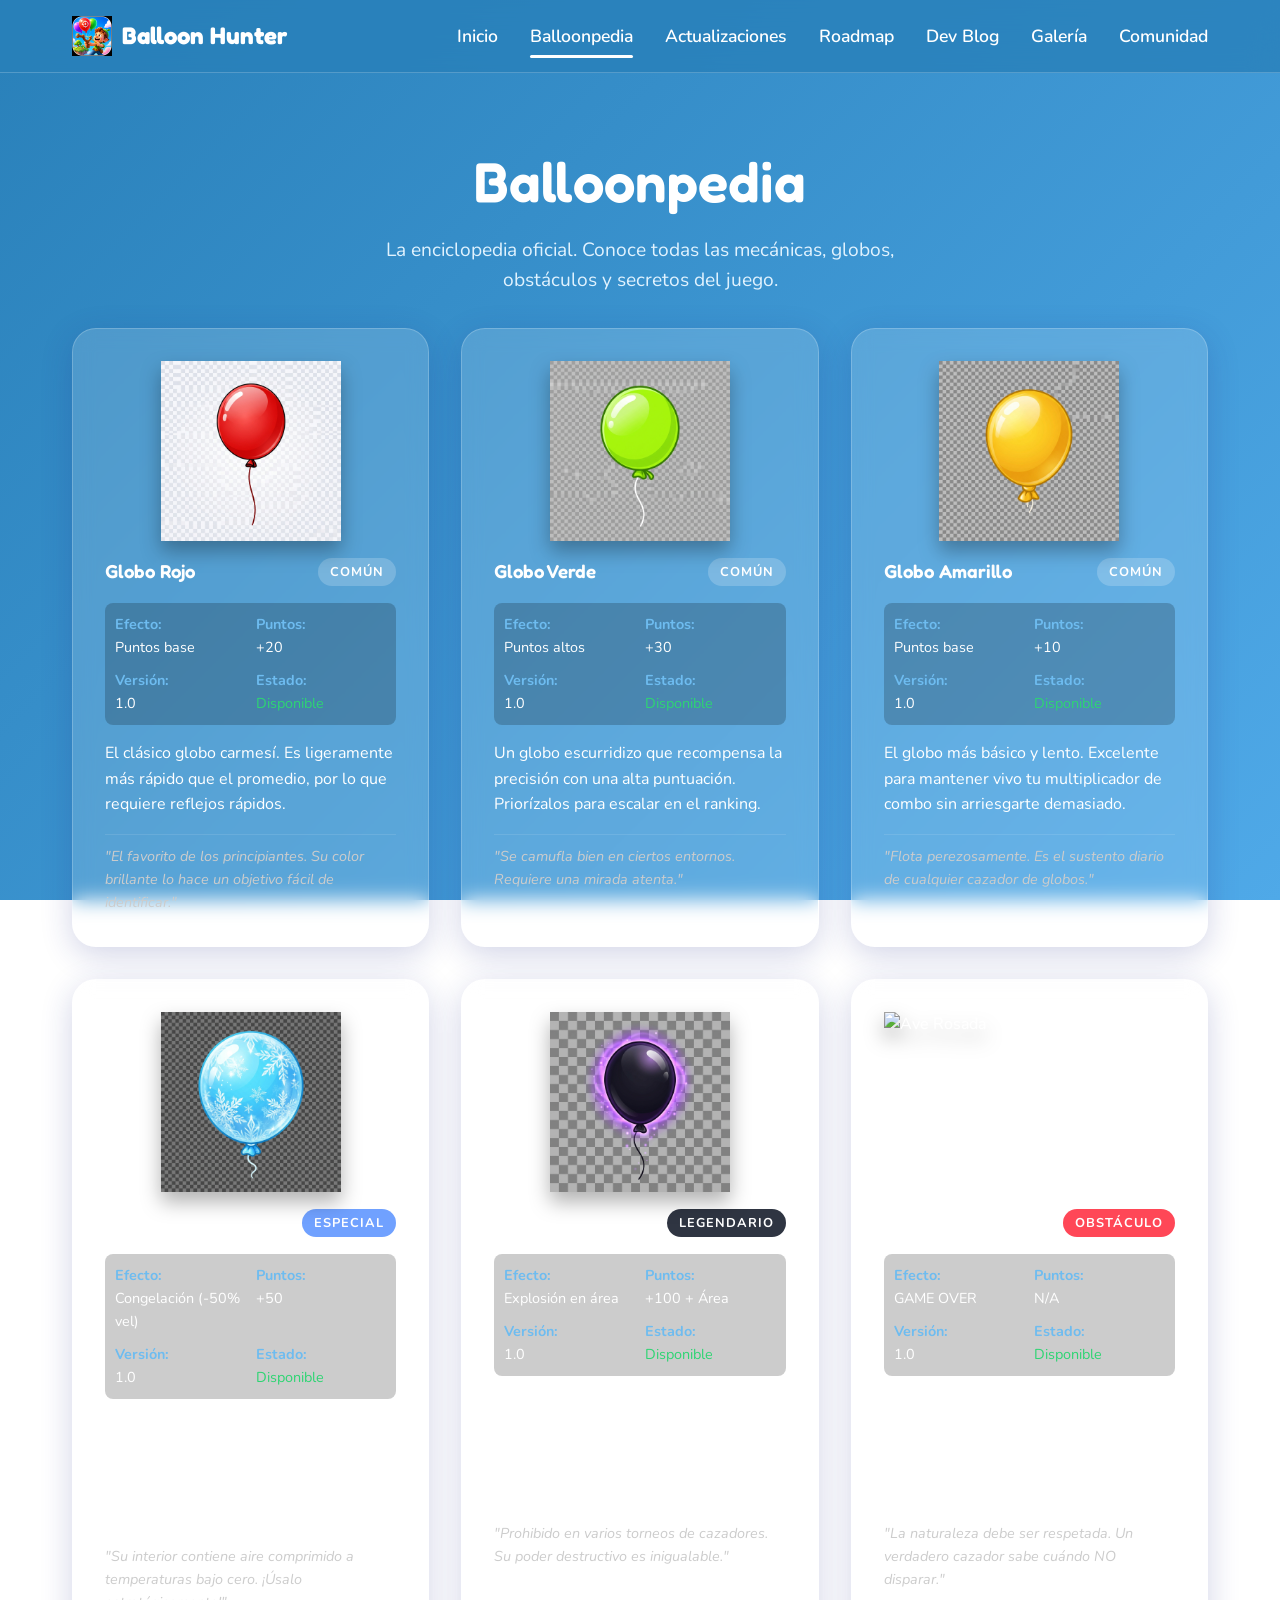
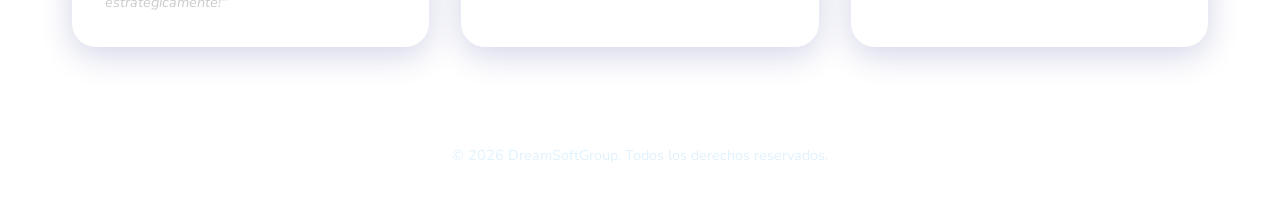
==== balloonpedia.html @ b67b309b "feat: complete web hub structure with scalable balloonpedia, dev blog, and visual roadmap" ====
<!DOCTYPE html>
<html lang="es">
<head>
    <meta charset="UTF-8">
    <meta name="viewport" content="width=device-width, initial-scale=1.0">
    <title>Balloonpedia | Balloon Hunter</title>
    <link rel="stylesheet" href="css/style.css">
    <style>
        .pedia-img { width: 100%; height: 180px; object-fit: contain; margin-bottom: 1rem; filter: drop-shadow(0 10px 10px rgba(0,0,0,0.3)); }
        .stats-grid { display: grid; grid-template-columns: 1fr 1fr; gap: 10px; margin: 1rem 0; font-size: 0.9rem; background: rgba(0,0,0,0.2); padding: 10px; border-radius: 8px; text-align: left;}
        .stats-grid div { display: flex; flex-direction: column; }
        .stats-grid strong { color: var(--color-sky-light); }
        .lore-text { font-style: italic; font-size: 0.9rem; color: #ccc; margin-top: 1rem; border-top: 1px solid rgba(255,255,255,0.1); padding-top: 10px;}
    </style>
</head>
<body>
    <div class="clouds-bg"></div>

    <nav class="navbar">
        <div class="container">
            <a href="index.html" class="nav-brand">
                <img src="logo.png" alt="Logo"> Balloon Hunter
            </a>
            <div class="menu-toggle" id="mobile-menu">☰</div>
            <ul class="nav-links">
                <li><a href="index.html">Inicio</a></li>
                <li><a href="balloonpedia.html" class="active">Balloonpedia</a></li>
                <li><a href="updates.html">Actualizaciones</a></li>
                <li><a href="roadmap.html">Roadmap</a></li>
                <li><a href="news.html">Dev Blog</a></li>
                <li><a href="gallery.html">Galería</a></li>
                <li><a href="community.html">Comunidad</a></li>
            </ul>
        </div>
    </nav>

    <header class="page-header">
        <div class="container">
            <h1>Balloonpedia</h1>
            <p>La enciclopedia oficial. Conoce todas las mecánicas, globos, obstáculos y secretos del juego.</p>
        </div>
    </header>

    <main class="container section" style="padding-top: 0;">
        <div class="grid-3">
            
            <!-- Rojo -->
            <div class="glass-card expandable-card">
                <img src="assets/images/balloon_red.png" alt="Globo Rojo" class="pedia-img floating">
                <div style="display: flex; justify-content: space-between; align-items: center;">
                    <h3>Globo Rojo</h3>
                    <span class="badge common">COMÚN</span>
                </div>
                <div class="stats-grid">
                    <div><strong>Efecto:</strong> Puntos base</div>
                    <div><strong>Puntos:</strong> +20</div>
                    <div><strong>Versión:</strong> 1.0</div>
                    <div><strong>Estado:</strong> <span style="color: var(--color-status-done);">Disponible</span></div>
                </div>
                <p>El clásico globo carmesí. Es ligeramente más rápido que el promedio, por lo que requiere reflejos rápidos.</p>
                <div class="lore-text">"El favorito de los principiantes. Su color brillante lo hace un objetivo fácil de identificar."</div>
            </div>

            <!-- Verde -->
            <div class="glass-card expandable-card">
                <img src="assets/images/balloon_green.png" alt="Globo Verde" class="pedia-img floating" style="animation-delay: 0.5s;">
                <div style="display: flex; justify-content: space-between; align-items: center;">
                    <h3>Globo Verde</h3>
                    <span class="badge common">COMÚN</span>
                </div>
                <div class="stats-grid">
                    <div><strong>Efecto:</strong> Puntos altos</div>
                    <div><strong>Puntos:</strong> +30</div>
                    <div><strong>Versión:</strong> 1.0</div>
                    <div><strong>Estado:</strong> <span style="color: var(--color-status-done);">Disponible</span></div>
                </div>
                <p>Un globo escurridizo que recompensa la precisión con una alta puntuación. Priorízalos para escalar en el ranking.</p>
                <div class="lore-text">"Se camufla bien en ciertos entornos. Requiere una mirada atenta."</div>
            </div>

            <!-- Amarillo -->
            <div class="glass-card expandable-card">
                <img src="assets/images/balloon_yellow.png" alt="Globo Amarillo" class="pedia-img floating" style="animation-delay: 1s;">
                <div style="display: flex; justify-content: space-between; align-items: center;">
                    <h3>Globo Amarillo</h3>
                    <span class="badge common">COMÚN</span>
                </div>
                <div class="stats-grid">
                    <div><strong>Efecto:</strong> Puntos base</div>
                    <div><strong>Puntos:</strong> +10</div>
                    <div><strong>Versión:</strong> 1.0</div>
                    <div><strong>Estado:</strong> <span style="color: var(--color-status-done);">Disponible</span></div>
                </div>
                <p>El globo más básico y lento. Excelente para mantener vivo tu multiplicador de combo sin arriesgarte demasiado.</p>
                <div class="lore-text">"Flota perezosamente. Es el sustento diario de cualquier cazador de globos."</div>
            </div>

            <!-- Azul -->
            <div class="glass-card expandable-card">
                <img src="assets/images/balloon_blue.png" alt="Globo de Hielo" class="pedia-img floating" style="animation-delay: 0.2s;">
                <div style="display: flex; justify-content: space-between; align-items: center;">
                    <h3>Globo de Hielo</h3>
                    <span class="badge special">ESPECIAL</span>
                </div>
                <div class="stats-grid">
                    <div><strong>Efecto:</strong> Congelación (-50% vel)</div>
                    <div><strong>Puntos:</strong> +50</div>
                    <div><strong>Versión:</strong> 1.0</div>
                    <div><strong>Estado:</strong> <span style="color: var(--color-status-done);">Disponible</span></div>
                </div>
                <p>Desata una ola de escarcha al explotar, ralentizando dramáticamente a todos los globos en pantalla durante varios segundos.</p>
                <div class="lore-text">"Su interior contiene aire comprimido a temperaturas bajo cero. ¡Úsalo estratégicamente!"</div>
            </div>

            <!-- Negro -->
            <div class="glass-card expandable-card">
                <img src="assets/images/balloon_black.png" alt="Globo Explosivo" class="pedia-img floating" style="animation-delay: 0.8s;">
                <div style="display: flex; justify-content: space-between; align-items: center;">
                    <h3>Globo Explosivo</h3>
                    <span class="badge legendary">LEGENDARIO</span>
                </div>
                <div class="stats-grid">
                    <div><strong>Efecto:</strong> Explosión en área</div>
                    <div><strong>Puntos:</strong> +100 + Área</div>
                    <div><strong>Versión:</strong> 1.0</div>
                    <div><strong>Estado:</strong> <span style="color: var(--color-status-done);">Disponible</span></div>
                </div>
                <p>Altamente volátil. Al reventar, crea una gigantesca explosión que destruye y otorga los puntos de todos los globos cercanos. No afecta al Ave.</p>
                <div class="lore-text">"Prohibido en varios torneos de cazadores. Su poder destructivo es inigualable."</div>
            </div>

            <!-- Pájaro -->
            <div class="glass-card expandable-card bird-character">
                <img src="assets/images/bird_cartoon.png" alt="Ave Rosada" class="pedia-img floating" style="animation-delay: 1.5s;">
                <div style="display: flex; justify-content: space-between; align-items: center;">
                    <h3>Ave Rosada</h3>
                    <span class="badge legendary" style="background: var(--color-balloon-red);">OBSTÁCULO</span>
                </div>
                <div class="stats-grid">
                    <div><strong>Efecto:</strong> GAME OVER</div>
                    <div><strong>Puntos:</strong> N/A</div>
                    <div><strong>Versión:</strong> 1.0</div>
                    <div><strong>Estado:</strong> <span style="color: var(--color-status-done);">Disponible</span></div>
                </div>
                <p>Nuestra protegida. Las aves cruzan el cielo pacíficamente. Si golpeas una por error, tu partida termina inmediatamente.</p>
                <div class="lore-text">"La naturaleza debe ser respetada. Un verdadero cazador sabe cuándo NO disparar."</div>
            </div>

        </div>
    </main>

    <footer>
        <div class="container">
            <p>&copy; 2026 DreamSoftGroup. Todos los derechos reservados.</p>
        </div>
    </footer>
    <script src="js/main.js"></script>
</body>
</html>
---- css/style.css ----
/* ==========================================================================
   Balloon Hunter Hub - Design System & Global Styles
   ========================================================================== */

@import url('https://fonts.googleapis.com/css2?family=Fredoka:wght@400;500;600;700&family=Nunito:wght@400;600;700&display=swap');

:root {
    /* Colors */
    --color-sky-light: #6ebcf0;
    --color-sky-mid: #4fa9e8;
    --color-sky-dark: #2980b9;
    --color-text-main: #ffffff;
    --color-text-muted: #e0f2fe;
    --color-card-bg: rgba(255, 255, 255, 0.15);
    --color-card-border: rgba(255, 255, 255, 0.2);
    
    /* Semantic Colors */
    --color-balloon-red: #ff4757;
    --color-balloon-green: #2ed573;
    --color-balloon-yellow: #ffa502;
    --color-balloon-blue: #70a1ff;
    --color-balloon-black: #2f3542;
    --color-bird-pink: #ff7f50;

    /* Status Colors */
    --color-status-done: #2ed573;
    --color-status-wip: #ffa502;
    --color-status-future: #3742fa;

    /* Typography */
    --font-heading: 'Fredoka', sans-serif;
    --font-body: 'Nunito', sans-serif;

    /* Spacing */
    --space-sm: 0.5rem;
    --space-md: 1rem;
    --space-lg: 2rem;
    --space-xl: 4rem;

    /* Effects */
    --shadow-soft: 0 8px 32px 0 rgba(31, 38, 135, 0.2);
    --transition-smooth: all 0.3s cubic-bezier(0.25, 0.8, 0.25, 1);
    --radius-lg: 24px;
    --radius-md: 16px;
}

/* ==========================================================================
   Base
   ========================================================================== */
* {
    margin: 0;
    padding: 0;
    box-sizing: border-box;
}

body {
    font-family: var(--font-body);
    background: linear-gradient(135deg, var(--color-sky-dark) 0%, var(--color-sky-mid) 100%);
    background-attachment: fixed;
    color: var(--color-text-main);
    line-height: 1.6;
    overflow-x: hidden;
}

h1, h2, h3, h4, h5, h6 {
    font-family: var(--font-heading);
    font-weight: 600;
}

a {
    color: var(--color-text-main);
    text-decoration: none;
    transition: var(--transition-smooth);
}

img {
    max-width: 100%;
    height: auto;
    display: block;
}

.container {
    width: 100%;
    max-width: 1200px;
    margin: 0 auto;
    padding: 0 var(--space-lg);
}

/* ==========================================================================
   Navigation
   ========================================================================== */
.navbar {
    position: sticky;
    top: 0;
    z-index: 1000;
    background: rgba(41, 128, 185, 0.8);
    backdrop-filter: blur(15px);
    border-bottom: 1px solid var(--color-card-border);
    padding: var(--space-md) 0;
}

.navbar .container {
    display: flex;
    justify-content: space-between;
    align-items: center;
}

.nav-brand {
    display: flex;
    align-items: center;
    gap: 10px;
    font-family: var(--font-heading);
    font-size: 1.5rem;
    font-weight: 700;
}

.nav-brand img {
    height: 40px;
}

.nav-links {
    display: flex;
    gap: var(--space-lg);
    list-style: none;
}

.nav-links a {
    font-weight: 600;
    font-size: 1.1rem;
    padding: 5px 0;
    position: relative;
}

.nav-links a::after {
    content: '';
    position: absolute;
    bottom: -5px;
    left: 0;
    width: 0%;
    height: 3px;
    background: var(--color-text-main);
    transition: var(--transition-smooth);
    border-radius: 2px;
}

.nav-links a:hover::after,
.nav-links a.active::after {
    width: 100%;
}

.menu-toggle {
    display: none;
    font-size: 1.5rem;
    cursor: pointer;
}

/* ==========================================================================
   Components (Cards, Buttons, Badges)
   ========================================================================== */
.btn {
    display: inline-flex;
    align-items: center;
    justify-content: center;
    padding: 12px 28px;
    background: var(--color-balloon-red);
    color: white;
    font-family: var(--font-heading);
    font-size: 1.2rem;
    font-weight: 600;
    border-radius: 50px;
    border: none;
    cursor: pointer;
    box-shadow: 0 4px 15px rgba(255, 71, 87, 0.4);
    transition: var(--transition-smooth);
}

.btn:hover {
    transform: translateY(-3px);
    box-shadow: 0 6px 20px rgba(255, 71, 87, 0.6);
}

.btn-secondary {
    background: rgba(255,255,255,0.2);
    box-shadow: none;
}
.btn-secondary:hover {
    background: rgba(255,255,255,0.3);
}

.glass-card {
    background: var(--color-card-bg);
    backdrop-filter: blur(10px);
    -webkit-backdrop-filter: blur(10px);
    border: 1px solid var(--color-card-border);
    border-radius: var(--radius-lg);
    padding: var(--space-lg);
    box-shadow: var(--shadow-soft);
    transition: var(--transition-smooth);
}

.glass-card:hover {
    transform: translateY(-5px);
    background: rgba(255, 255, 255, 0.2);
}

.badge {
    display: inline-block;
    padding: 4px 12px;
    border-radius: 20px;
    font-size: 0.8rem;
    font-weight: 700;
    text-transform: uppercase;
    letter-spacing: 1px;
}

.badge.common { background: rgba(255, 255, 255, 0.2); }
.badge.special { background: var(--color-balloon-blue); }
.badge.legendary { background: var(--color-balloon-black); }
.badge.available { border: 1px solid var(--color-status-done); color: var(--color-status-done); }
.badge.wip { border: 1px solid var(--color-status-wip); color: var(--color-status-wip); }

/* ==========================================================================
   Animations & Backgrounds
   ========================================================================== */
.floating {
    animation: float 4s ease-in-out infinite;
}

@keyframes float {
    0%, 100% { transform: translateY(0); }
    50% { transform: translateY(-15px); }
}

.clouds-bg {
    position: fixed;
    top: 0;
    left: 0;
    width: 200%;
    height: 100%;
    background: url('../assets/images/clouds.png') repeat-x center center;
    background-size: cover;
    opacity: 0.3;
    z-index: -1;
    animation: moveClouds 120s linear infinite;
    pointer-events: none;
}

@keyframes moveClouds {
    0% { transform: translateX(0); }
    100% { transform: translateX(-50%); }
}

/* ==========================================================================
   Layout Grids
   ========================================================================== */
.grid-2 { display: grid; grid-template-columns: 1fr 1fr; gap: var(--space-lg); }
.grid-3 { display: grid; grid-template-columns: repeat(auto-fit, minmax(300px, 1fr)); gap: var(--space-lg); }
.grid-4 { display: grid; grid-template-columns: repeat(auto-fit, minmax(250px, 1fr)); gap: var(--space-lg); }

/* ==========================================================================
   Sections
   ========================================================================== */
.page-header {
    text-align: center;
    padding: var(--space-xl) 0 var(--space-lg);
}

.page-header h1 {
    font-size: 3.5rem;
    margin-bottom: var(--space-sm);
}

.page-header p {
    font-size: 1.2rem;
    color: var(--color-text-muted);
    max-width: 600px;
    margin: 0 auto;
}

/* Footer */
footer {
    text-align: center;
    padding: var(--space-lg) 0;
    margin-top: var(--space-xl);
    border-top: 1px solid var(--color-card-border);
    font-size: 0.9rem;
    color: var(--color-text-muted);
}

/* ==========================================================================
   Responsive
   ========================================================================== */
@media (max-width: 768px) {
    .nav-links {
        display: none;
        flex-direction: column;
        position: absolute;
        top: 100%;
        left: 0;
        width: 100%;
        background: rgba(41, 128, 185, 0.95);
        padding: var(--space-md);
        text-align: center;
    }
    .nav-links.active {
        display: flex;
    }
    .menu-toggle {
        display: block;
    }
    .grid-2 {
        grid-template-columns: 1fr;
    }
    .page-header h1 {
        font-size: 2.5rem;
    }
}
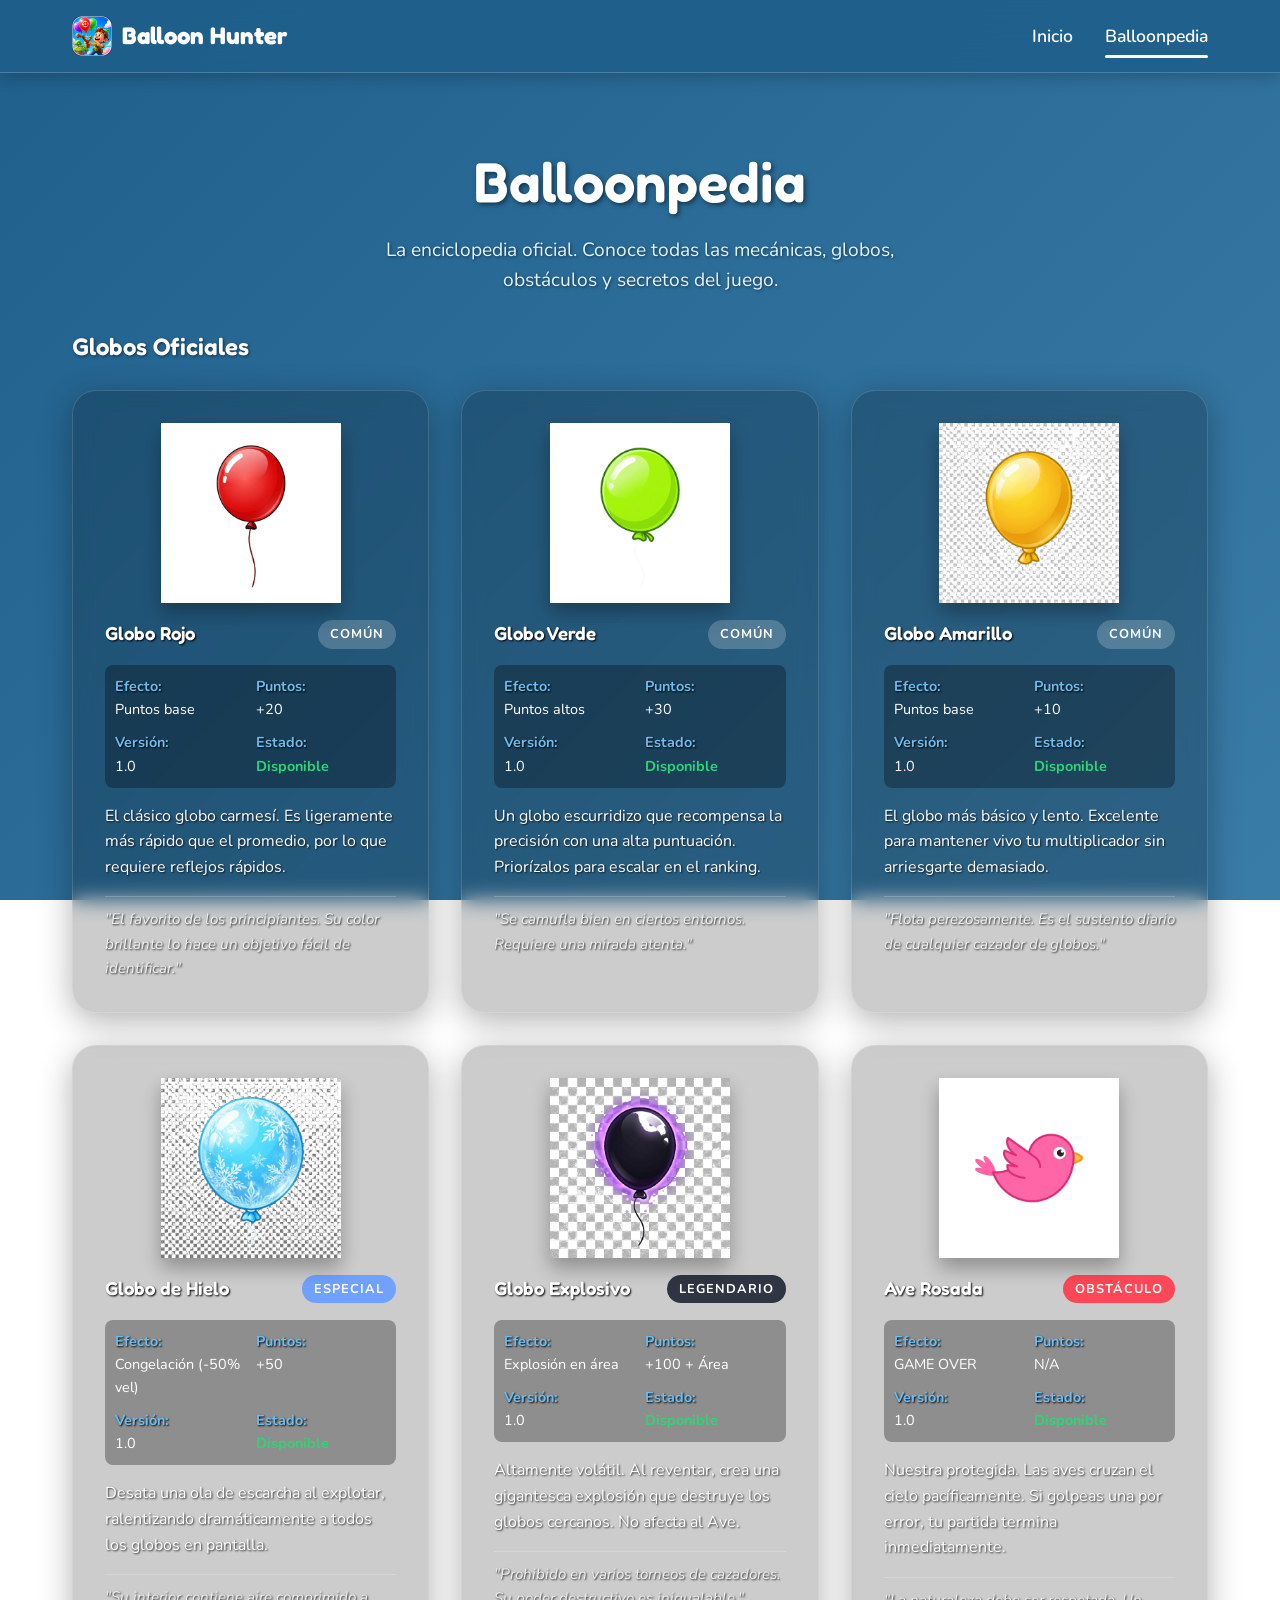
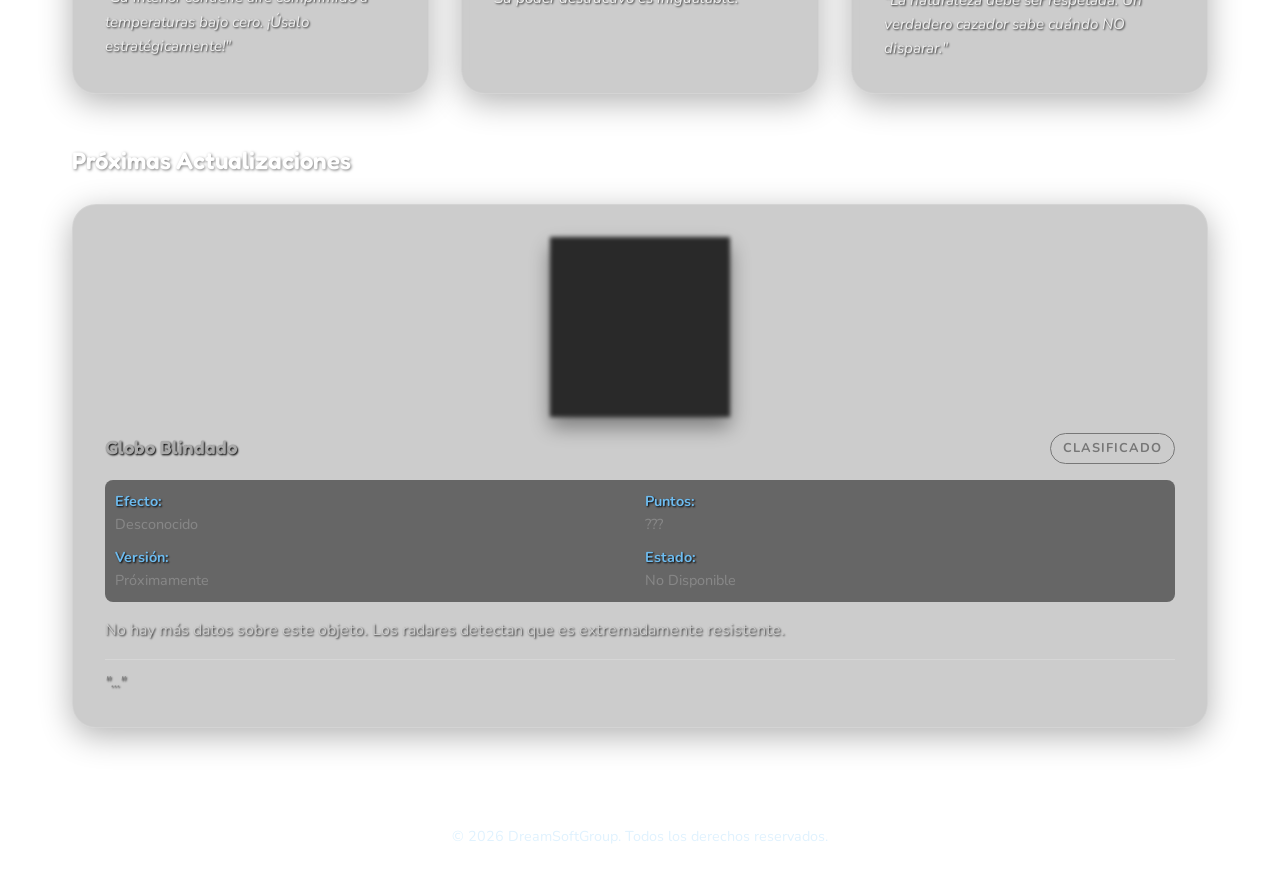
==== commit 965e9394: "refactor: simplify site to only Inicio and Balloonpedia, add teaser, fix contrast and transparent as" ====
--- a/balloonpedia.html
+++ b/balloonpedia.html
@@ -7,10 +7,11 @@
     <link rel="stylesheet" href="css/style.css">
     <style>
         .pedia-img { width: 100%; height: 180px; object-fit: contain; margin-bottom: 1rem; filter: drop-shadow(0 10px 10px rgba(0,0,0,0.3)); }
-        .stats-grid { display: grid; grid-template-columns: 1fr 1fr; gap: 10px; margin: 1rem 0; font-size: 0.9rem; background: rgba(0,0,0,0.2); padding: 10px; border-radius: 8px; text-align: left;}
+        .stats-grid { display: grid; grid-template-columns: 1fr 1fr; gap: 10px; margin: 1rem 0; font-size: 0.9rem; background: rgba(0,0,0,0.3); padding: 10px; border-radius: 8px; text-align: left;}
         .stats-grid div { display: flex; flex-direction: column; }
-        .stats-grid strong { color: var(--color-sky-light); }
-        .lore-text { font-style: italic; font-size: 0.9rem; color: #ccc; margin-top: 1rem; border-top: 1px solid rgba(255,255,255,0.1); padding-top: 10px;}
+        .stats-grid strong { color: var(--color-sky-light); text-shadow: 1px 1px 2px #000; }
+        .lore-text { font-style: italic; font-size: 0.95rem; color: #eee; margin-top: 1rem; border-top: 1px solid rgba(255,255,255,0.2); padding-top: 10px; text-shadow: 1px 1px 2px rgba(0,0,0,0.8);}
+        .mystery-img { filter: brightness(0) blur(2px) drop-shadow(0 10px 10px rgba(0,0,0,0.5)); opacity: 0.8; }
     </style>
 </head>
 <body>
@@ -19,134 +20,153 @@
     <nav class="navbar">
         <div class="container">
             <a href="index.html" class="nav-brand">
-                <img src="logo.png" alt="Logo"> Balloon Hunter
+                <img src="logo.png" alt="Logo" style="border-radius: 22%;"> Balloon Hunter
             </a>
             <div class="menu-toggle" id="mobile-menu">☰</div>
             <ul class="nav-links">
                 <li><a href="index.html">Inicio</a></li>
                 <li><a href="balloonpedia.html" class="active">Balloonpedia</a></li>
-                <li><a href="updates.html">Actualizaciones</a></li>
-                <li><a href="roadmap.html">Roadmap</a></li>
-                <li><a href="news.html">Dev Blog</a></li>
-                <li><a href="gallery.html">Galería</a></li>
-                <li><a href="community.html">Comunidad</a></li>
             </ul>
         </div>
     </nav>
 
     <header class="page-header">
         <div class="container">
-            <h1>Balloonpedia</h1>
-            <p>La enciclopedia oficial. Conoce todas las mecánicas, globos, obstáculos y secretos del juego.</p>
+            <h1 style="text-shadow: 2px 2px 5px rgba(0,0,0,0.5);">Balloonpedia</h1>
+            <p style="text-shadow: 1px 1px 3px rgba(0,0,0,0.5);">La enciclopedia oficial. Conoce todas las mecánicas, globos, obstáculos y secretos del juego.</p>
         </div>
     </header>
 
     <main class="container section" style="padding-top: 0;">
+        <h2 style="margin-bottom: 1.5rem; text-shadow: 1px 1px 3px rgba(0,0,0,0.5);">Globos Oficiales</h2>
         <div class="grid-3">
             
             <!-- Rojo -->
             <div class="glass-card expandable-card">
-                <img src="assets/images/balloon_red.png" alt="Globo Rojo" class="pedia-img floating">
+                <img src="assets/images/balloon_red_clean.png" alt="Globo Rojo" class="pedia-img floating">
                 <div style="display: flex; justify-content: space-between; align-items: center;">
-                    <h3>Globo Rojo</h3>
+                    <h3 style="text-shadow: 1px 1px 2px #000;">Globo Rojo</h3>
                     <span class="badge common">COMÚN</span>
                 </div>
                 <div class="stats-grid">
                     <div><strong>Efecto:</strong> Puntos base</div>
                     <div><strong>Puntos:</strong> +20</div>
                     <div><strong>Versión:</strong> 1.0</div>
-                    <div><strong>Estado:</strong> <span style="color: var(--color-status-done);">Disponible</span></div>
+                    <div><strong>Estado:</strong> <span style="color: var(--color-status-done); font-weight: bold;">Disponible</span></div>
                 </div>
-                <p>El clásico globo carmesí. Es ligeramente más rápido que el promedio, por lo que requiere reflejos rápidos.</p>
+                <p style="text-shadow: 1px 1px 2px rgba(0,0,0,0.8);">El clásico globo carmesí. Es ligeramente más rápido que el promedio, por lo que requiere reflejos rápidos.</p>
                 <div class="lore-text">"El favorito de los principiantes. Su color brillante lo hace un objetivo fácil de identificar."</div>
             </div>
 
             <!-- Verde -->
             <div class="glass-card expandable-card">
-                <img src="assets/images/balloon_green.png" alt="Globo Verde" class="pedia-img floating" style="animation-delay: 0.5s;">
+                <img src="assets/images/balloon_green_clean.png" alt="Globo Verde" class="pedia-img floating" style="animation-delay: 0.5s;">
                 <div style="display: flex; justify-content: space-between; align-items: center;">
-                    <h3>Globo Verde</h3>
+                    <h3 style="text-shadow: 1px 1px 2px #000;">Globo Verde</h3>
                     <span class="badge common">COMÚN</span>
                 </div>
                 <div class="stats-grid">
                     <div><strong>Efecto:</strong> Puntos altos</div>
                     <div><strong>Puntos:</strong> +30</div>
                     <div><strong>Versión:</strong> 1.0</div>
-                    <div><strong>Estado:</strong> <span style="color: var(--color-status-done);">Disponible</span></div>
+                    <div><strong>Estado:</strong> <span style="color: var(--color-status-done); font-weight: bold;">Disponible</span></div>
                 </div>
-                <p>Un globo escurridizo que recompensa la precisión con una alta puntuación. Priorízalos para escalar en el ranking.</p>
+                <p style="text-shadow: 1px 1px 2px rgba(0,0,0,0.8);">Un globo escurridizo que recompensa la precisión con una alta puntuación. Priorízalos para escalar en el ranking.</p>
                 <div class="lore-text">"Se camufla bien en ciertos entornos. Requiere una mirada atenta."</div>
             </div>
 
             <!-- Amarillo -->
             <div class="glass-card expandable-card">
-                <img src="assets/images/balloon_yellow.png" alt="Globo Amarillo" class="pedia-img floating" style="animation-delay: 1s;">
+                <img src="assets/images/balloon_yellow_clean.png" alt="Globo Amarillo" class="pedia-img floating" style="animation-delay: 1s;">
                 <div style="display: flex; justify-content: space-between; align-items: center;">
-                    <h3>Globo Amarillo</h3>
+                    <h3 style="text-shadow: 1px 1px 2px #000;">Globo Amarillo</h3>
                     <span class="badge common">COMÚN</span>
                 </div>
                 <div class="stats-grid">
                     <div><strong>Efecto:</strong> Puntos base</div>
                     <div><strong>Puntos:</strong> +10</div>
                     <div><strong>Versión:</strong> 1.0</div>
-                    <div><strong>Estado:</strong> <span style="color: var(--color-status-done);">Disponible</span></div>
+                    <div><strong>Estado:</strong> <span style="color: var(--color-status-done); font-weight: bold;">Disponible</span></div>
                 </div>
-                <p>El globo más básico y lento. Excelente para mantener vivo tu multiplicador de combo sin arriesgarte demasiado.</p>
+                <p style="text-shadow: 1px 1px 2px rgba(0,0,0,0.8);">El globo más básico y lento. Excelente para mantener vivo tu multiplicador sin arriesgarte demasiado.</p>
                 <div class="lore-text">"Flota perezosamente. Es el sustento diario de cualquier cazador de globos."</div>
             </div>
 
             <!-- Azul -->
             <div class="glass-card expandable-card">
-                <img src="assets/images/balloon_blue.png" alt="Globo de Hielo" class="pedia-img floating" style="animation-delay: 0.2s;">
+                <img src="assets/images/balloon_blue_clean.png" alt="Globo de Hielo" class="pedia-img floating" style="animation-delay: 0.2s;">
                 <div style="display: flex; justify-content: space-between; align-items: center;">
-                    <h3>Globo de Hielo</h3>
+                    <h3 style="text-shadow: 1px 1px 2px #000;">Globo de Hielo</h3>
                     <span class="badge special">ESPECIAL</span>
                 </div>
                 <div class="stats-grid">
                     <div><strong>Efecto:</strong> Congelación (-50% vel)</div>
                     <div><strong>Puntos:</strong> +50</div>
                     <div><strong>Versión:</strong> 1.0</div>
-                    <div><strong>Estado:</strong> <span style="color: var(--color-status-done);">Disponible</span></div>
+                    <div><strong>Estado:</strong> <span style="color: var(--color-status-done); font-weight: bold;">Disponible</span></div>
                 </div>
-                <p>Desata una ola de escarcha al explotar, ralentizando dramáticamente a todos los globos en pantalla durante varios segundos.</p>
+                <p style="text-shadow: 1px 1px 2px rgba(0,0,0,0.8);">Desata una ola de escarcha al explotar, ralentizando dramáticamente a todos los globos en pantalla.</p>
                 <div class="lore-text">"Su interior contiene aire comprimido a temperaturas bajo cero. ¡Úsalo estratégicamente!"</div>
             </div>
 
             <!-- Negro -->
             <div class="glass-card expandable-card">
-                <img src="assets/images/balloon_black.png" alt="Globo Explosivo" class="pedia-img floating" style="animation-delay: 0.8s;">
+                <img src="assets/images/balloon_black_clean.png" alt="Globo Explosivo" class="pedia-img floating" style="animation-delay: 0.8s;">
                 <div style="display: flex; justify-content: space-between; align-items: center;">
-                    <h3>Globo Explosivo</h3>
+                    <h3 style="text-shadow: 1px 1px 2px #000;">Globo Explosivo</h3>
                     <span class="badge legendary">LEGENDARIO</span>
                 </div>
                 <div class="stats-grid">
                     <div><strong>Efecto:</strong> Explosión en área</div>
                     <div><strong>Puntos:</strong> +100 + Área</div>
                     <div><strong>Versión:</strong> 1.0</div>
-                    <div><strong>Estado:</strong> <span style="color: var(--color-status-done);">Disponible</span></div>
+                    <div><strong>Estado:</strong> <span style="color: var(--color-status-done); font-weight: bold;">Disponible</span></div>
                 </div>
-                <p>Altamente volátil. Al reventar, crea una gigantesca explosión que destruye y otorga los puntos de todos los globos cercanos. No afecta al Ave.</p>
+                <p style="text-shadow: 1px 1px 2px rgba(0,0,0,0.8);">Altamente volátil. Al reventar, crea una gigantesca explosión que destruye los globos cercanos. No afecta al Ave.</p>
                 <div class="lore-text">"Prohibido en varios torneos de cazadores. Su poder destructivo es inigualable."</div>
             </div>
 
             <!-- Pájaro -->
             <div class="glass-card expandable-card bird-character">
-                <img src="assets/images/bird_cartoon.png" alt="Ave Rosada" class="pedia-img floating" style="animation-delay: 1.5s;">
+                <img src="assets/images/bird_cartoon_new_clean.png" alt="Ave Rosada" class="pedia-img floating" style="animation-delay: 1.5s;">
                 <div style="display: flex; justify-content: space-between; align-items: center;">
-                    <h3>Ave Rosada</h3>
+                    <h3 style="text-shadow: 1px 1px 2px #000;">Ave Rosada</h3>
                     <span class="badge legendary" style="background: var(--color-balloon-red);">OBSTÁCULO</span>
                 </div>
                 <div class="stats-grid">
                     <div><strong>Efecto:</strong> GAME OVER</div>
                     <div><strong>Puntos:</strong> N/A</div>
                     <div><strong>Versión:</strong> 1.0</div>
-                    <div><strong>Estado:</strong> <span style="color: var(--color-status-done);">Disponible</span></div>
+                    <div><strong>Estado:</strong> <span style="color: var(--color-status-done); font-weight: bold;">Disponible</span></div>
                 </div>
-                <p>Nuestra protegida. Las aves cruzan el cielo pacíficamente. Si golpeas una por error, tu partida termina inmediatamente.</p>
+                <p style="text-shadow: 1px 1px 2px rgba(0,0,0,0.8);">Nuestra protegida. Las aves cruzan el cielo pacíficamente. Si golpeas una por error, tu partida termina inmediatamente.</p>
                 <div class="lore-text">"La naturaleza debe ser respetada. Un verdadero cazador sabe cuándo NO disparar."</div>
             </div>
 
         </div>
+
+        <h2 id="teasers" style="margin-top: 3rem; margin-bottom: 1.5rem; text-shadow: 1px 1px 3px rgba(0,0,0,0.5);">Próximas Actualizaciones</h2>
+        
+        <div class="grid-3">
+            <!-- Globo Blindado (Teaser) -->
+            <div class="glass-card expandable-card">
+                <!-- Use a balloon but apply filters to make it a mysterious sketch silhouette -->
+                <img src="assets/images/balloon_red_clean.png" alt="???" class="pedia-img floating mystery-img" style="animation-delay: 0.3s;">
+                <div style="display: flex; justify-content: space-between; align-items: center;">
+                    <h3 style="text-shadow: 1px 1px 2px #000; color: #aaa;">Globo Blindado</h3>
+                    <span class="badge wip" style="border-color: #777; color: #777;">CLASIFICADO</span>
+                </div>
+                <div class="stats-grid" style="background: rgba(0,0,0,0.5); color: #888;">
+                    <div><strong>Efecto:</strong> Desconocido</div>
+                    <div><strong>Puntos:</strong> ???</div>
+                    <div><strong>Versión:</strong> Próximamente</div>
+                    <div><strong>Estado:</strong> No Disponible</div>
+                </div>
+                <p style="text-shadow: 1px 1px 2px rgba(0,0,0,0.8); color: #ccc;">No hay más datos sobre este objeto. Los radares detectan que es extremadamente resistente.</p>
+                <div class="lore-text" style="color: #888;">"..."</div>
+            </div>
+        </div>
+
     </main>
 
     <footer>
--- a/css/style.css
+++ b/css/style.css
@@ -55,7 +55,7 @@
 
 body {
     font-family: var(--font-body);
-    background: linear-gradient(135deg, var(--color-sky-dark) 0%, var(--color-sky-mid) 100%);
+    background: linear-gradient(135deg, #1f5f8b 0%, #3a7ca8 100%);
     background-attachment: fixed;
     color: var(--color-text-main);
     line-height: 1.6;
@@ -93,10 +93,11 @@
     position: sticky;
     top: 0;
     z-index: 1000;
-    background: rgba(41, 128, 185, 0.8);
+    background: rgba(31, 95, 139, 0.9);
     backdrop-filter: blur(15px);
     border-bottom: 1px solid var(--color-card-border);
     padding: var(--space-md) 0;
+    box-shadow: 0 4px 15px rgba(0,0,0,0.2);
 }
 
 .navbar .container {
@@ -188,19 +189,19 @@
 }
 
 .glass-card {
-    background: var(--color-card-bg);
+    background: rgba(0, 0, 0, 0.2);
     backdrop-filter: blur(10px);
     -webkit-backdrop-filter: blur(10px);
-    border: 1px solid var(--color-card-border);
+    border: 1px solid rgba(255,255,255,0.15);
     border-radius: var(--radius-lg);
     padding: var(--space-lg);
-    box-shadow: var(--shadow-soft);
+    box-shadow: 0 8px 32px 0 rgba(0, 0, 0, 0.3);
     transition: var(--transition-smooth);
 }
 
 .glass-card:hover {
     transform: translateY(-5px);
-    background: rgba(255, 255, 255, 0.2);
+    background: rgba(0, 0, 0, 0.3);
 }
 
 .badge {
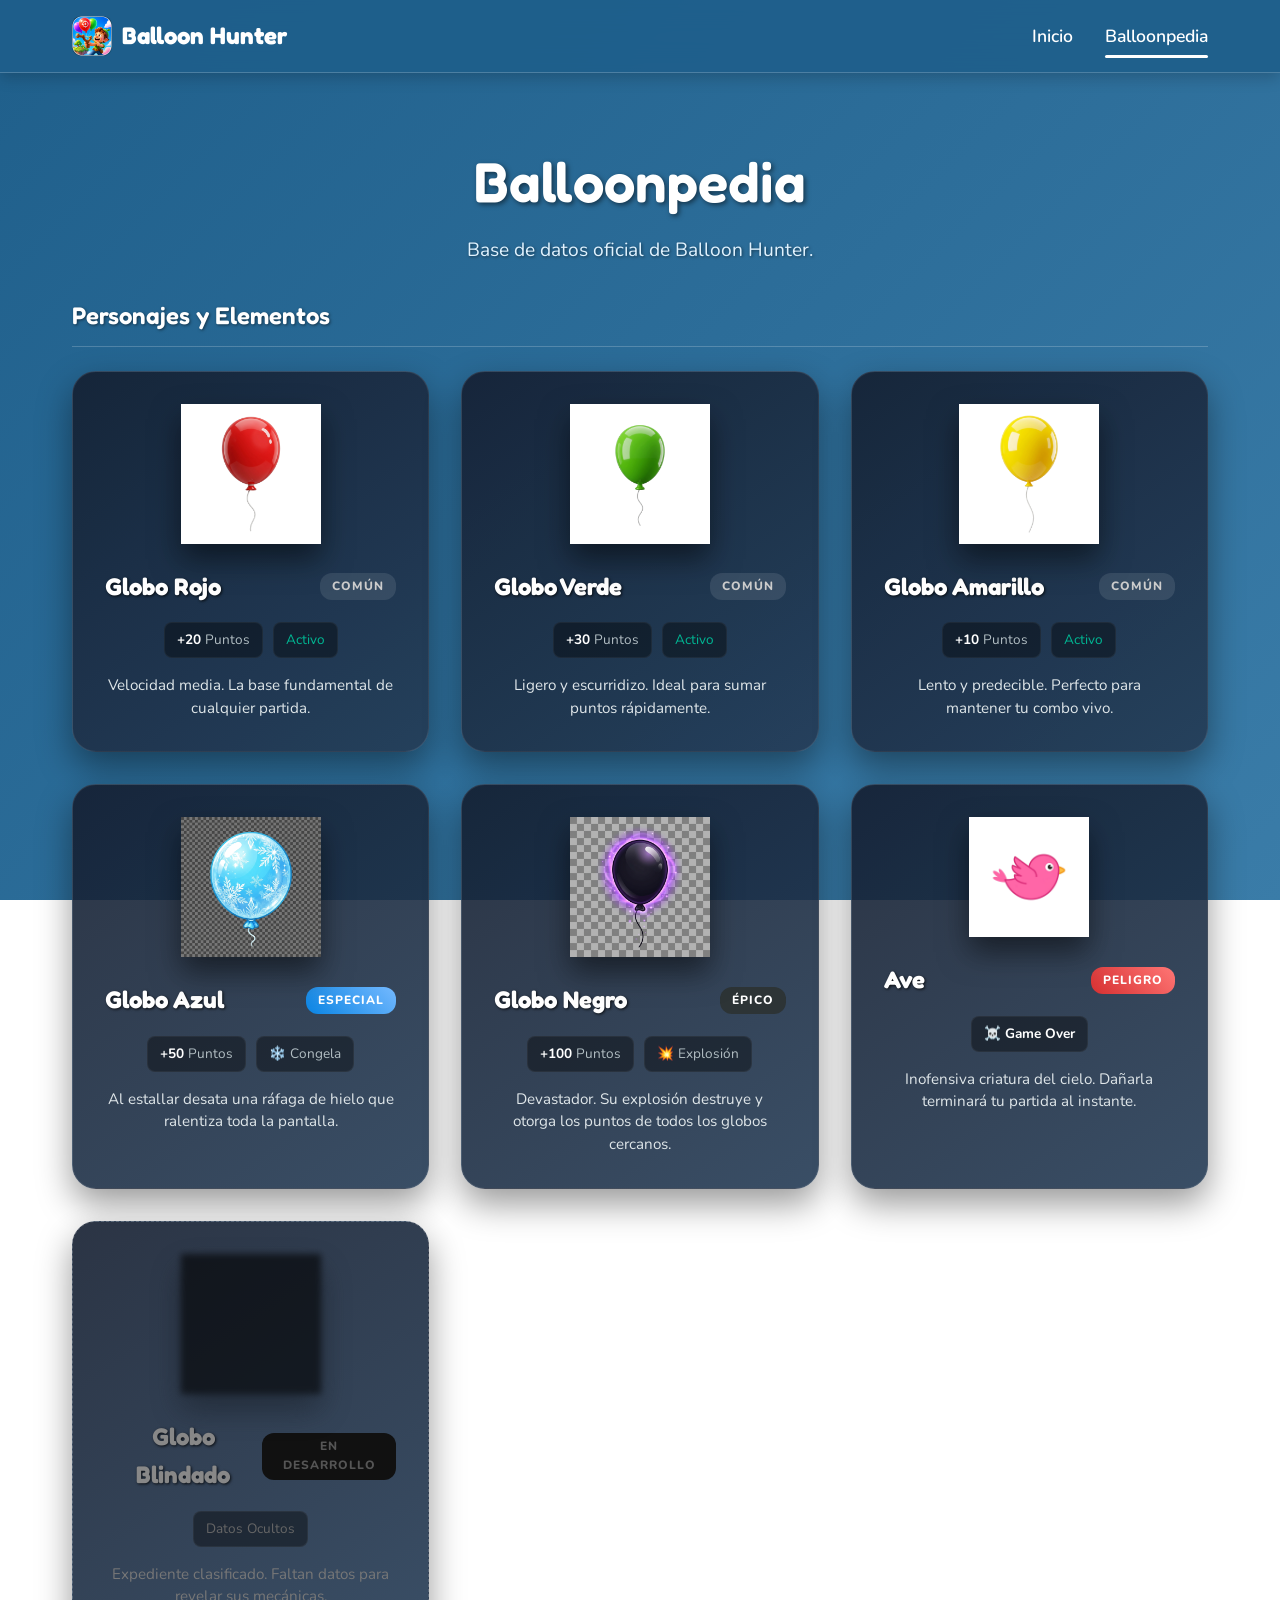
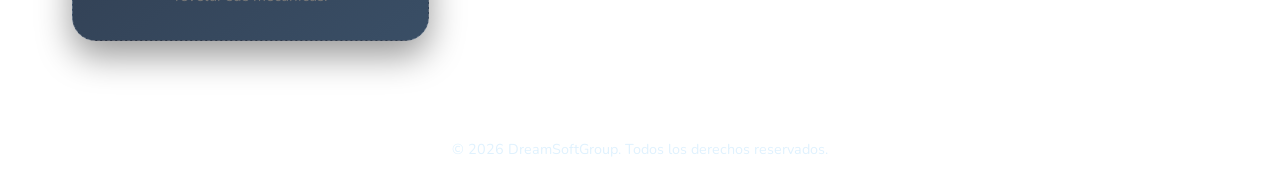
==== commit 39969424: "style: premium redesign for balloonpedia cards and true transparent pngs" ====
--- a/balloonpedia.html
+++ b/balloonpedia.html
@@ -6,12 +6,83 @@
     <title>Balloonpedia | Balloon Hunter</title>
     <link rel="stylesheet" href="css/style.css">
     <style>
-        .pedia-img { width: 100%; height: 180px; object-fit: contain; margin-bottom: 1rem; filter: drop-shadow(0 10px 10px rgba(0,0,0,0.3)); }
-        .stats-grid { display: grid; grid-template-columns: 1fr 1fr; gap: 10px; margin: 1rem 0; font-size: 0.9rem; background: rgba(0,0,0,0.3); padding: 10px; border-radius: 8px; text-align: left;}
-        .stats-grid div { display: flex; flex-direction: column; }
-        .stats-grid strong { color: var(--color-sky-light); text-shadow: 1px 1px 2px #000; }
-        .lore-text { font-style: italic; font-size: 0.95rem; color: #eee; margin-top: 1rem; border-top: 1px solid rgba(255,255,255,0.2); padding-top: 10px; text-shadow: 1px 1px 2px rgba(0,0,0,0.8);}
-        .mystery-img { filter: brightness(0) blur(2px) drop-shadow(0 10px 10px rgba(0,0,0,0.5)); opacity: 0.8; }
+        /* Diseño Premium de Tarjetas */
+        .premium-card {
+            background: linear-gradient(145deg, rgba(20,30,48,0.9), rgba(36,59,85,0.9));
+            border-radius: 24px;
+            padding: 2rem;
+            position: relative;
+            text-align: center;
+            border: 1px solid rgba(255, 255, 255, 0.1);
+            box-shadow: 0 15px 35px rgba(0,0,0,0.4);
+            transition: transform 0.3s ease, box-shadow 0.3s ease;
+            display: flex;
+            flex-direction: column;
+            align-items: center;
+        }
+        .premium-card:hover {
+            transform: translateY(-10px);
+            box-shadow: 0 20px 40px rgba(0,0,0,0.5);
+            border-color: rgba(255,255,255,0.3);
+        }
+        .pedia-img { 
+            width: 140px; 
+            height: 140px; 
+            object-fit: contain; 
+            margin-bottom: 1.5rem; 
+            filter: drop-shadow(0 15px 15px rgba(0,0,0,0.5)); 
+        }
+        .mystery-img { filter: brightness(0) blur(3px) drop-shadow(0 15px 15px rgba(0,0,0,0.5)); opacity: 0.6; }
+        
+        .card-header {
+            width: 100%;
+            display: flex;
+            justify-content: space-between;
+            align-items: center;
+            margin-bottom: 1rem;
+        }
+        .card-title {
+            font-size: 1.5rem;
+            font-weight: 700;
+            color: #ffffff;
+            margin: 0;
+            text-shadow: 1px 1px 3px rgba(0,0,0,0.8);
+        }
+        .badge-premium {
+            padding: 4px 12px;
+            border-radius: 12px;
+            font-size: 0.75rem;
+            font-weight: 800;
+            letter-spacing: 1px;
+            text-transform: uppercase;
+        }
+        .bg-common { background: rgba(255,255,255,0.1); color: #ccc; }
+        .bg-special { background: linear-gradient(45deg, #0984e3, #74b9ff); color: white; }
+        .bg-legendary { background: linear-gradient(45deg, #d63031, #ff7675); color: white; }
+        
+        .stats-row {
+            display: flex;
+            gap: 10px;
+            margin-bottom: 1rem;
+            width: 100%;
+            justify-content: center;
+        }
+        .stat-pill {
+            background: rgba(0,0,0,0.4);
+            padding: 6px 12px;
+            border-radius: 8px;
+            font-size: 0.85rem;
+            color: #b2bec3;
+            border: 1px solid rgba(255,255,255,0.05);
+        }
+        .stat-pill strong { color: #fff; }
+        
+        .card-desc {
+            font-size: 0.95rem;
+            color: #dfe6e9;
+            line-height: 1.5;
+            margin: 0;
+        }
     </style>
 </head>
 <body>
@@ -33,140 +104,112 @@
     <header class="page-header">
         <div class="container">
             <h1 style="text-shadow: 2px 2px 5px rgba(0,0,0,0.5);">Balloonpedia</h1>
-            <p style="text-shadow: 1px 1px 3px rgba(0,0,0,0.5);">La enciclopedia oficial. Conoce todas las mecánicas, globos, obstáculos y secretos del juego.</p>
+            <p style="text-shadow: 1px 1px 3px rgba(0,0,0,0.5);">Base de datos oficial de Balloon Hunter.</p>
         </div>
     </header>
 
     <main class="container section" style="padding-top: 0;">
-        <h2 style="margin-bottom: 1.5rem; text-shadow: 1px 1px 3px rgba(0,0,0,0.5);">Globos Oficiales</h2>
+        <h2 style="margin-bottom: 1.5rem; text-shadow: 1px 1px 3px rgba(0,0,0,0.5); border-bottom: 1px solid rgba(255,255,255,0.2); padding-bottom: 10px;">Personajes y Elementos</h2>
+        
         <div class="grid-3">
             
             <!-- Rojo -->
-            <div class="glass-card expandable-card">
+            <div class="premium-card">
                 <img src="assets/images/balloon_red_clean.png" alt="Globo Rojo" class="pedia-img floating">
-                <div style="display: flex; justify-content: space-between; align-items: center;">
-                    <h3 style="text-shadow: 1px 1px 2px #000;">Globo Rojo</h3>
-                    <span class="badge common">COMÚN</span>
-                </div>
-                <div class="stats-grid">
-                    <div><strong>Efecto:</strong> Puntos base</div>
-                    <div><strong>Puntos:</strong> +20</div>
-                    <div><strong>Versión:</strong> 1.0</div>
-                    <div><strong>Estado:</strong> <span style="color: var(--color-status-done); font-weight: bold;">Disponible</span></div>
-                </div>
-                <p style="text-shadow: 1px 1px 2px rgba(0,0,0,0.8);">El clásico globo carmesí. Es ligeramente más rápido que el promedio, por lo que requiere reflejos rápidos.</p>
-                <div class="lore-text">"El favorito de los principiantes. Su color brillante lo hace un objetivo fácil de identificar."</div>
+                <div class="card-header">
+                    <h3 class="card-title">Globo Rojo</h3>
+                    <span class="badge-premium bg-common">COMÚN</span>
+                </div>
+                <div class="stats-row">
+                    <div class="stat-pill"><strong>+20</strong> Puntos</div>
+                    <div class="stat-pill" style="color: #00b894;">Activo</div>
+                </div>
+                <p class="card-desc">Velocidad media. La base fundamental de cualquier partida.</p>
             </div>
 
             <!-- Verde -->
-            <div class="glass-card expandable-card">
+            <div class="premium-card">
                 <img src="assets/images/balloon_green_clean.png" alt="Globo Verde" class="pedia-img floating" style="animation-delay: 0.5s;">
-                <div style="display: flex; justify-content: space-between; align-items: center;">
-                    <h3 style="text-shadow: 1px 1px 2px #000;">Globo Verde</h3>
-                    <span class="badge common">COMÚN</span>
-                </div>
-                <div class="stats-grid">
-                    <div><strong>Efecto:</strong> Puntos altos</div>
-                    <div><strong>Puntos:</strong> +30</div>
-                    <div><strong>Versión:</strong> 1.0</div>
-                    <div><strong>Estado:</strong> <span style="color: var(--color-status-done); font-weight: bold;">Disponible</span></div>
-                </div>
-                <p style="text-shadow: 1px 1px 2px rgba(0,0,0,0.8);">Un globo escurridizo que recompensa la precisión con una alta puntuación. Priorízalos para escalar en el ranking.</p>
-                <div class="lore-text">"Se camufla bien en ciertos entornos. Requiere una mirada atenta."</div>
+                <div class="card-header">
+                    <h3 class="card-title">Globo Verde</h3>
+                    <span class="badge-premium bg-common">COMÚN</span>
+                </div>
+                <div class="stats-row">
+                    <div class="stat-pill"><strong>+30</strong> Puntos</div>
+                    <div class="stat-pill" style="color: #00b894;">Activo</div>
+                </div>
+                <p class="card-desc">Ligero y escurridizo. Ideal para sumar puntos rápidamente.</p>
             </div>
 
             <!-- Amarillo -->
-            <div class="glass-card expandable-card">
+            <div class="premium-card">
                 <img src="assets/images/balloon_yellow_clean.png" alt="Globo Amarillo" class="pedia-img floating" style="animation-delay: 1s;">
-                <div style="display: flex; justify-content: space-between; align-items: center;">
-                    <h3 style="text-shadow: 1px 1px 2px #000;">Globo Amarillo</h3>
-                    <span class="badge common">COMÚN</span>
-                </div>
-                <div class="stats-grid">
-                    <div><strong>Efecto:</strong> Puntos base</div>
-                    <div><strong>Puntos:</strong> +10</div>
-                    <div><strong>Versión:</strong> 1.0</div>
-                    <div><strong>Estado:</strong> <span style="color: var(--color-status-done); font-weight: bold;">Disponible</span></div>
-                </div>
-                <p style="text-shadow: 1px 1px 2px rgba(0,0,0,0.8);">El globo más básico y lento. Excelente para mantener vivo tu multiplicador sin arriesgarte demasiado.</p>
-                <div class="lore-text">"Flota perezosamente. Es el sustento diario de cualquier cazador de globos."</div>
+                <div class="card-header">
+                    <h3 class="card-title">Globo Amarillo</h3>
+                    <span class="badge-premium bg-common">COMÚN</span>
+                </div>
+                <div class="stats-row">
+                    <div class="stat-pill"><strong>+10</strong> Puntos</div>
+                    <div class="stat-pill" style="color: #00b894;">Activo</div>
+                </div>
+                <p class="card-desc">Lento y predecible. Perfecto para mantener tu combo vivo.</p>
             </div>
 
             <!-- Azul -->
-            <div class="glass-card expandable-card">
-                <img src="assets/images/balloon_blue_clean.png" alt="Globo de Hielo" class="pedia-img floating" style="animation-delay: 0.2s;">
-                <div style="display: flex; justify-content: space-between; align-items: center;">
-                    <h3 style="text-shadow: 1px 1px 2px #000;">Globo de Hielo</h3>
-                    <span class="badge special">ESPECIAL</span>
-                </div>
-                <div class="stats-grid">
-                    <div><strong>Efecto:</strong> Congelación (-50% vel)</div>
-                    <div><strong>Puntos:</strong> +50</div>
-                    <div><strong>Versión:</strong> 1.0</div>
-                    <div><strong>Estado:</strong> <span style="color: var(--color-status-done); font-weight: bold;">Disponible</span></div>
-                </div>
-                <p style="text-shadow: 1px 1px 2px rgba(0,0,0,0.8);">Desata una ola de escarcha al explotar, ralentizando dramáticamente a todos los globos en pantalla.</p>
-                <div class="lore-text">"Su interior contiene aire comprimido a temperaturas bajo cero. ¡Úsalo estratégicamente!"</div>
+            <div class="premium-card">
+                <img src="assets/images/balloon_blue_clean.png" alt="Globo Azul" class="pedia-img floating" style="animation-delay: 0.2s;">
+                <div class="card-header">
+                    <h3 class="card-title">Globo Azul</h3>
+                    <span class="badge-premium bg-special">ESPECIAL</span>
+                </div>
+                <div class="stats-row">
+                    <div class="stat-pill"><strong>+50</strong> Puntos</div>
+                    <div class="stat-pill">❄️ Congela</div>
+                </div>
+                <p class="card-desc">Al estallar desata una ráfaga de hielo que ralentiza toda la pantalla.</p>
             </div>
 
             <!-- Negro -->
-            <div class="glass-card expandable-card">
-                <img src="assets/images/balloon_black_clean.png" alt="Globo Explosivo" class="pedia-img floating" style="animation-delay: 0.8s;">
-                <div style="display: flex; justify-content: space-between; align-items: center;">
-                    <h3 style="text-shadow: 1px 1px 2px #000;">Globo Explosivo</h3>
-                    <span class="badge legendary">LEGENDARIO</span>
-                </div>
-                <div class="stats-grid">
-                    <div><strong>Efecto:</strong> Explosión en área</div>
-                    <div><strong>Puntos:</strong> +100 + Área</div>
-                    <div><strong>Versión:</strong> 1.0</div>
-                    <div><strong>Estado:</strong> <span style="color: var(--color-status-done); font-weight: bold;">Disponible</span></div>
-                </div>
-                <p style="text-shadow: 1px 1px 2px rgba(0,0,0,0.8);">Altamente volátil. Al reventar, crea una gigantesca explosión que destruye los globos cercanos. No afecta al Ave.</p>
-                <div class="lore-text">"Prohibido en varios torneos de cazadores. Su poder destructivo es inigualable."</div>
-            </div>
-
-            <!-- Pájaro -->
-            <div class="glass-card expandable-card bird-character">
-                <img src="assets/images/bird_cartoon_new_clean.png" alt="Ave Rosada" class="pedia-img floating" style="animation-delay: 1.5s;">
-                <div style="display: flex; justify-content: space-between; align-items: center;">
-                    <h3 style="text-shadow: 1px 1px 2px #000;">Ave Rosada</h3>
-                    <span class="badge legendary" style="background: var(--color-balloon-red);">OBSTÁCULO</span>
-                </div>
-                <div class="stats-grid">
-                    <div><strong>Efecto:</strong> GAME OVER</div>
-                    <div><strong>Puntos:</strong> N/A</div>
-                    <div><strong>Versión:</strong> 1.0</div>
-                    <div><strong>Estado:</strong> <span style="color: var(--color-status-done); font-weight: bold;">Disponible</span></div>
-                </div>
-                <p style="text-shadow: 1px 1px 2px rgba(0,0,0,0.8);">Nuestra protegida. Las aves cruzan el cielo pacíficamente. Si golpeas una por error, tu partida termina inmediatamente.</p>
-                <div class="lore-text">"La naturaleza debe ser respetada. Un verdadero cazador sabe cuándo NO disparar."</div>
-            </div>
-
-        </div>
-
-        <h2 id="teasers" style="margin-top: 3rem; margin-bottom: 1.5rem; text-shadow: 1px 1px 3px rgba(0,0,0,0.5);">Próximas Actualizaciones</h2>
-        
-        <div class="grid-3">
-            <!-- Globo Blindado (Teaser) -->
-            <div class="glass-card expandable-card">
-                <!-- Use a balloon but apply filters to make it a mysterious sketch silhouette -->
+            <div class="premium-card">
+                <img src="assets/images/balloon_black_clean.png" alt="Globo Negro" class="pedia-img floating" style="animation-delay: 0.8s;">
+                <div class="card-header">
+                    <h3 class="card-title">Globo Negro</h3>
+                    <span class="badge-premium bg-legendary" style="background: #2d3436;">ÉPICO</span>
+                </div>
+                <div class="stats-row">
+                    <div class="stat-pill"><strong>+100</strong> Puntos</div>
+                    <div class="stat-pill">💥 Explosión</div>
+                </div>
+                <p class="card-desc">Devastador. Su explosión destruye y otorga los puntos de todos los globos cercanos.</p>
+            </div>
+
+            <!-- Ave -->
+            <div class="premium-card">
+                <img src="assets/images/bird_cartoon_new_clean.png" alt="Ave" class="pedia-img floating" style="animation-delay: 1.5s; width: 120px; height: 120px;">
+                <div class="card-header">
+                    <h3 class="card-title">Ave</h3>
+                    <span class="badge-premium bg-legendary">PELIGRO</span>
+                </div>
+                <div class="stats-row">
+                    <div class="stat-pill" style="color: #ff7675;"><strong>☠️ Game Over</strong></div>
+                </div>
+                <p class="card-desc">Inofensiva criatura del cielo. Dañarla terminará tu partida al instante.</p>
+            </div>
+
+            <!-- Teaser: Globo Blindado -->
+            <div class="premium-card" style="border: 1px dashed rgba(255,255,255,0.2);">
                 <img src="assets/images/balloon_red_clean.png" alt="???" class="pedia-img floating mystery-img" style="animation-delay: 0.3s;">
-                <div style="display: flex; justify-content: space-between; align-items: center;">
-                    <h3 style="text-shadow: 1px 1px 2px #000; color: #aaa;">Globo Blindado</h3>
-                    <span class="badge wip" style="border-color: #777; color: #777;">CLASIFICADO</span>
-                </div>
-                <div class="stats-grid" style="background: rgba(0,0,0,0.5); color: #888;">
-                    <div><strong>Efecto:</strong> Desconocido</div>
-                    <div><strong>Puntos:</strong> ???</div>
-                    <div><strong>Versión:</strong> Próximamente</div>
-                    <div><strong>Estado:</strong> No Disponible</div>
-                </div>
-                <p style="text-shadow: 1px 1px 2px rgba(0,0,0,0.8); color: #ccc;">No hay más datos sobre este objeto. Los radares detectan que es extremadamente resistente.</p>
-                <div class="lore-text" style="color: #888;">"..."</div>
-            </div>
-        </div>
-
+                <div class="card-header">
+                    <h3 class="card-title" style="color: #888;">Globo Blindado</h3>
+                    <span class="badge-premium" style="background: #111; color: #555;">EN DESARROLLO</span>
+                </div>
+                <div class="stats-row">
+                    <div class="stat-pill" style="color: #666;">Datos Ocultos</div>
+                </div>
+                <p class="card-desc" style="color: #777;">Expediente clasificado. Faltan datos para revelar sus mecánicas.</p>
+            </div>
+
+        </div>
     </main>
 
     <footer>
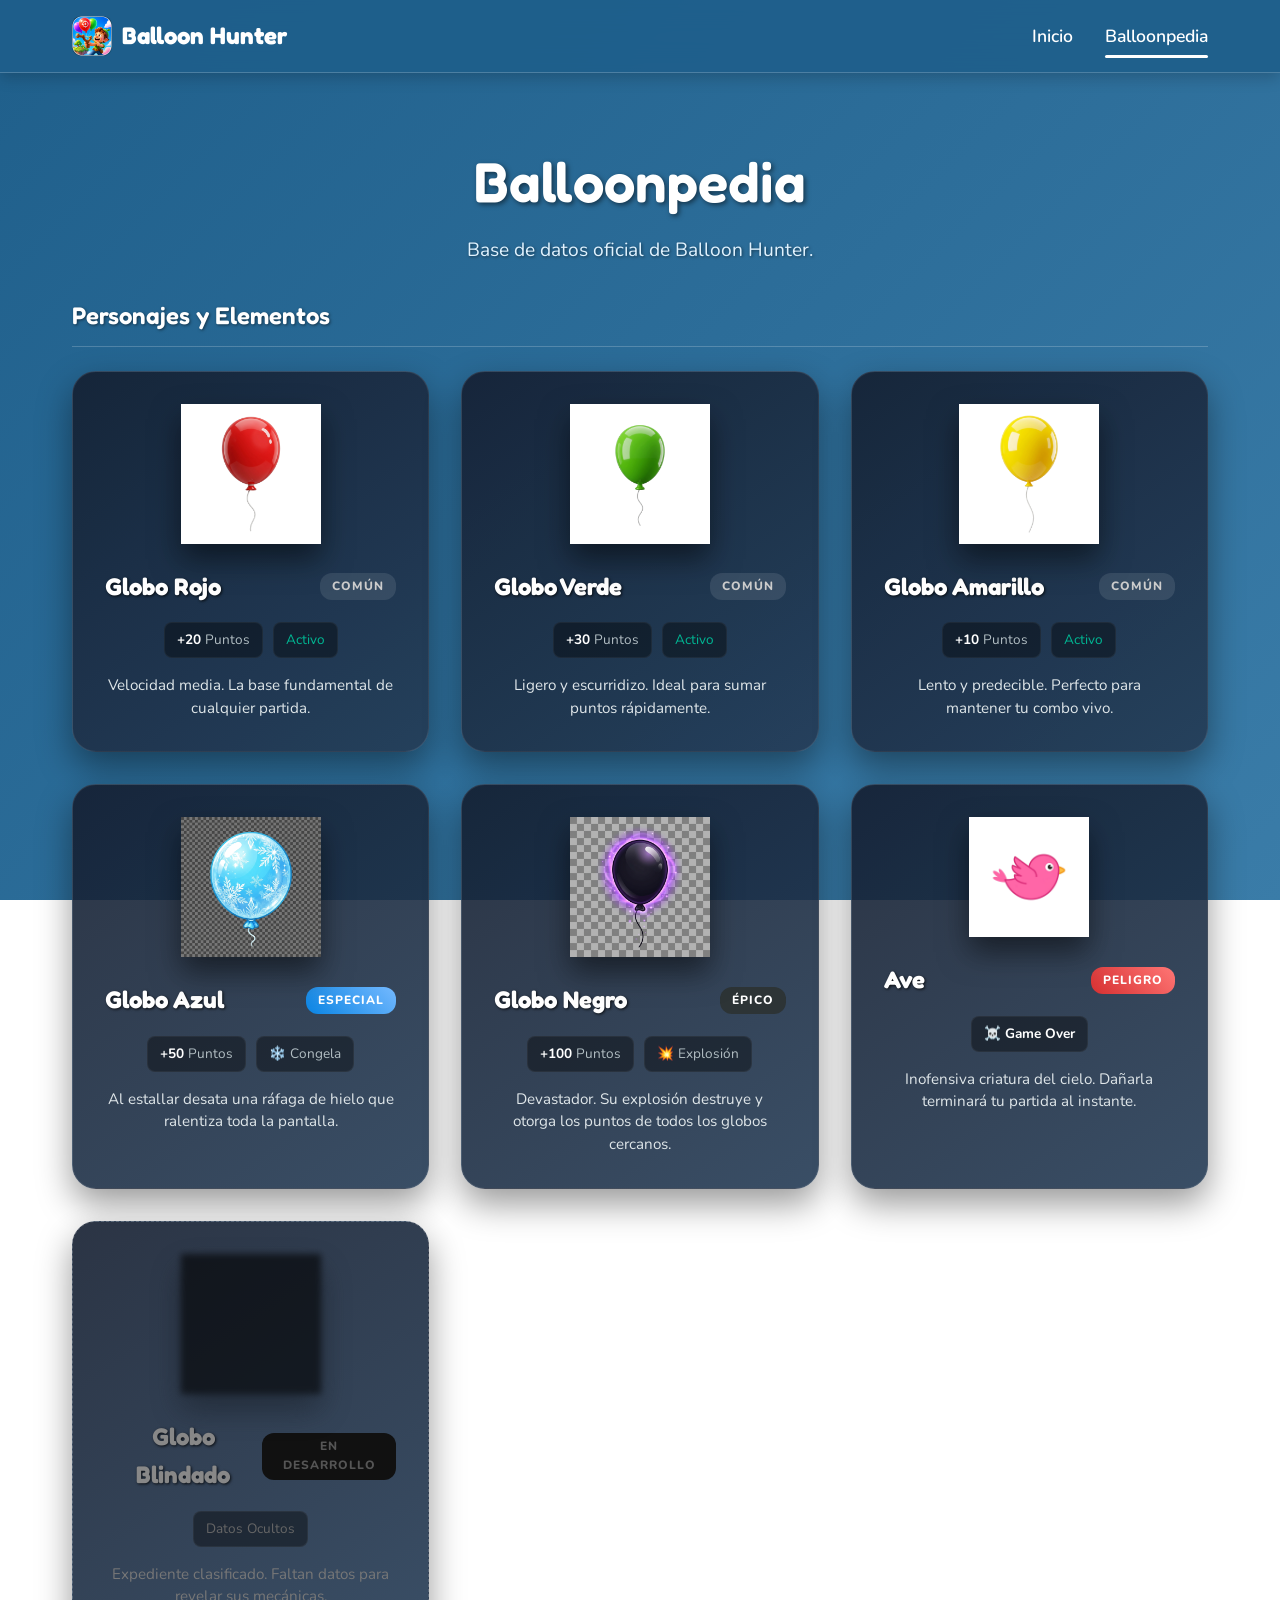
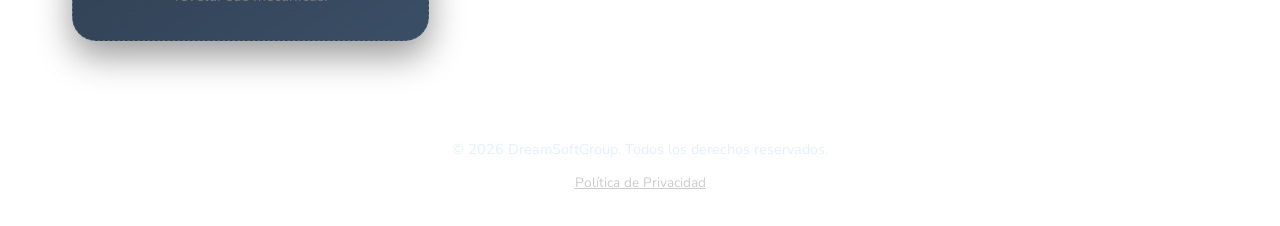
==== commit fa3dc63e: "feat: restore policies.html and add footer links for playstore requirement" ====
--- a/balloonpedia.html
+++ b/balloonpedia.html
@@ -215,6 +215,9 @@
     <footer>
         <div class="container">
             <p>&copy; 2026 DreamSoftGroup. Todos los derechos reservados.</p>
+            <div style="margin-top: 10px;">
+                <a href="policies.html" style="color: #ccc; text-decoration: underline; font-size: 0.85rem;">Política de Privacidad</a>
+            </div>
         </div>
     </footer>
     <script src="js/main.js"></script>
